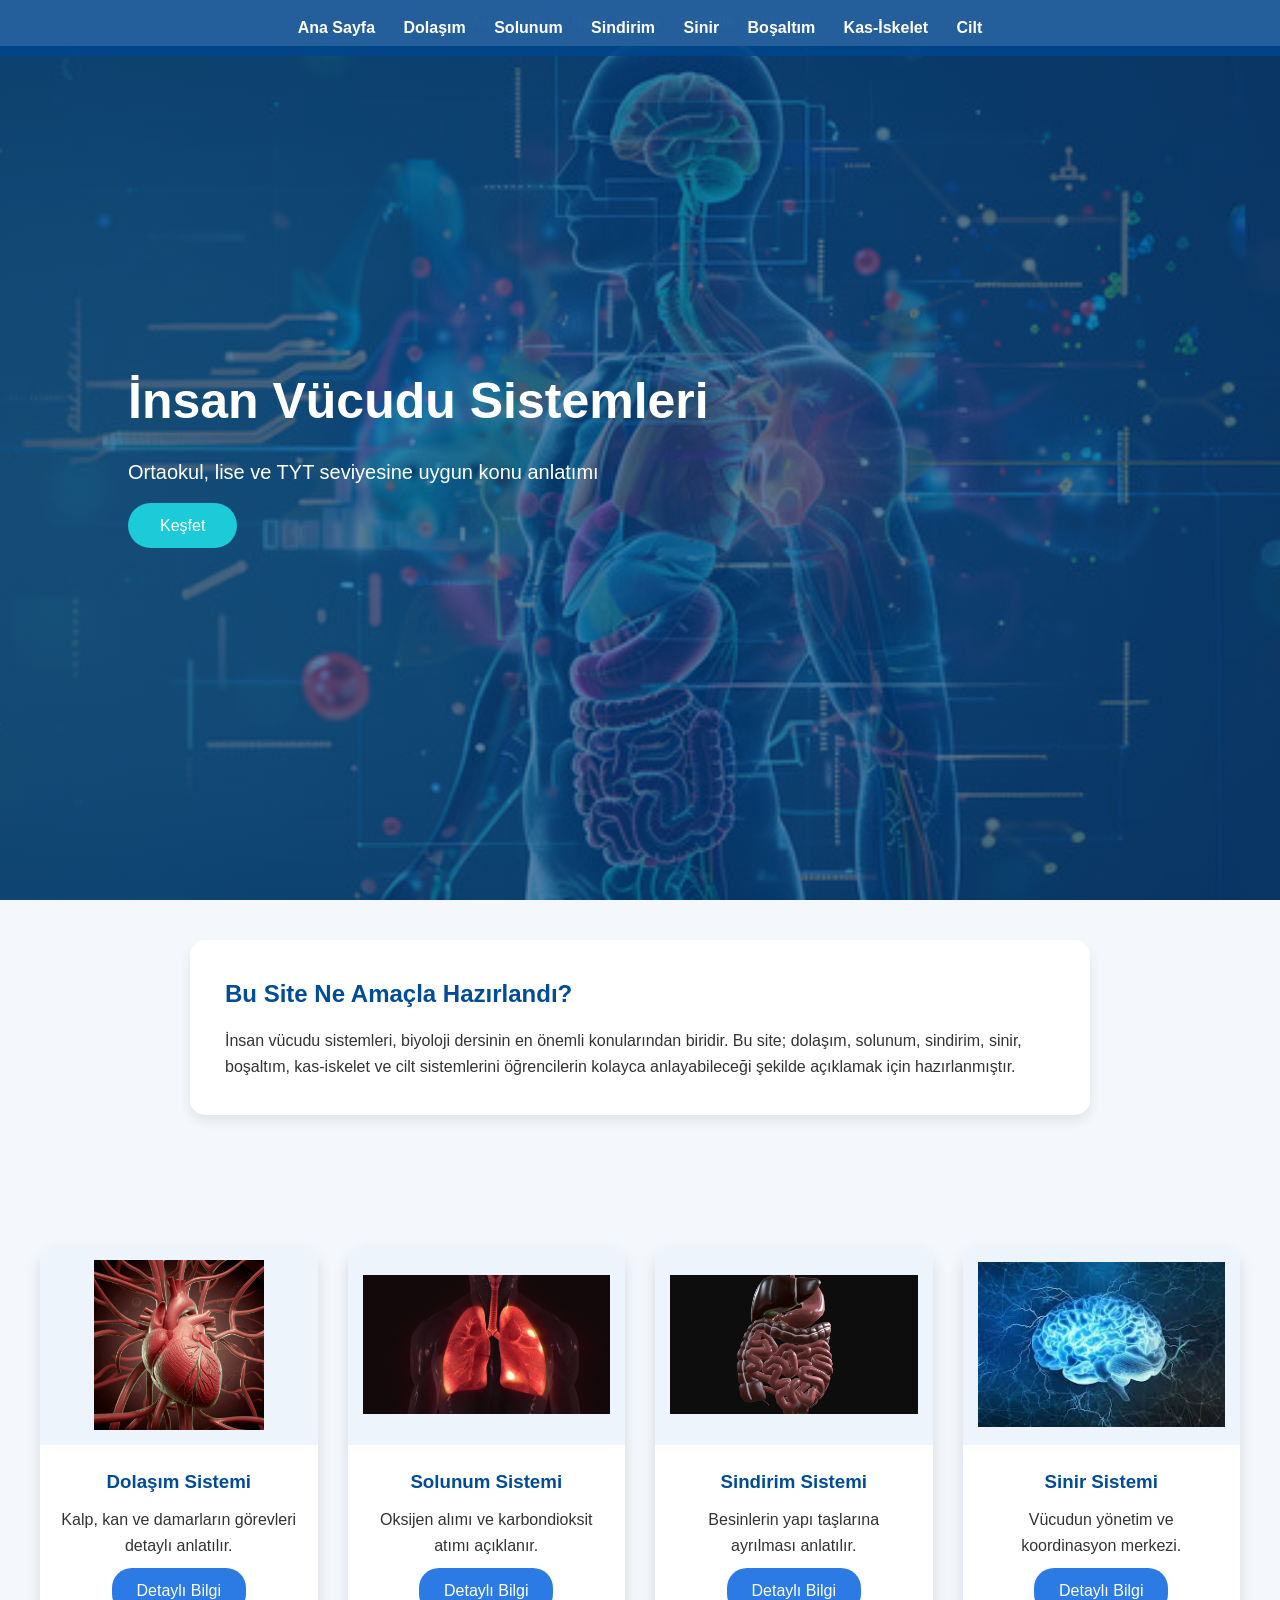
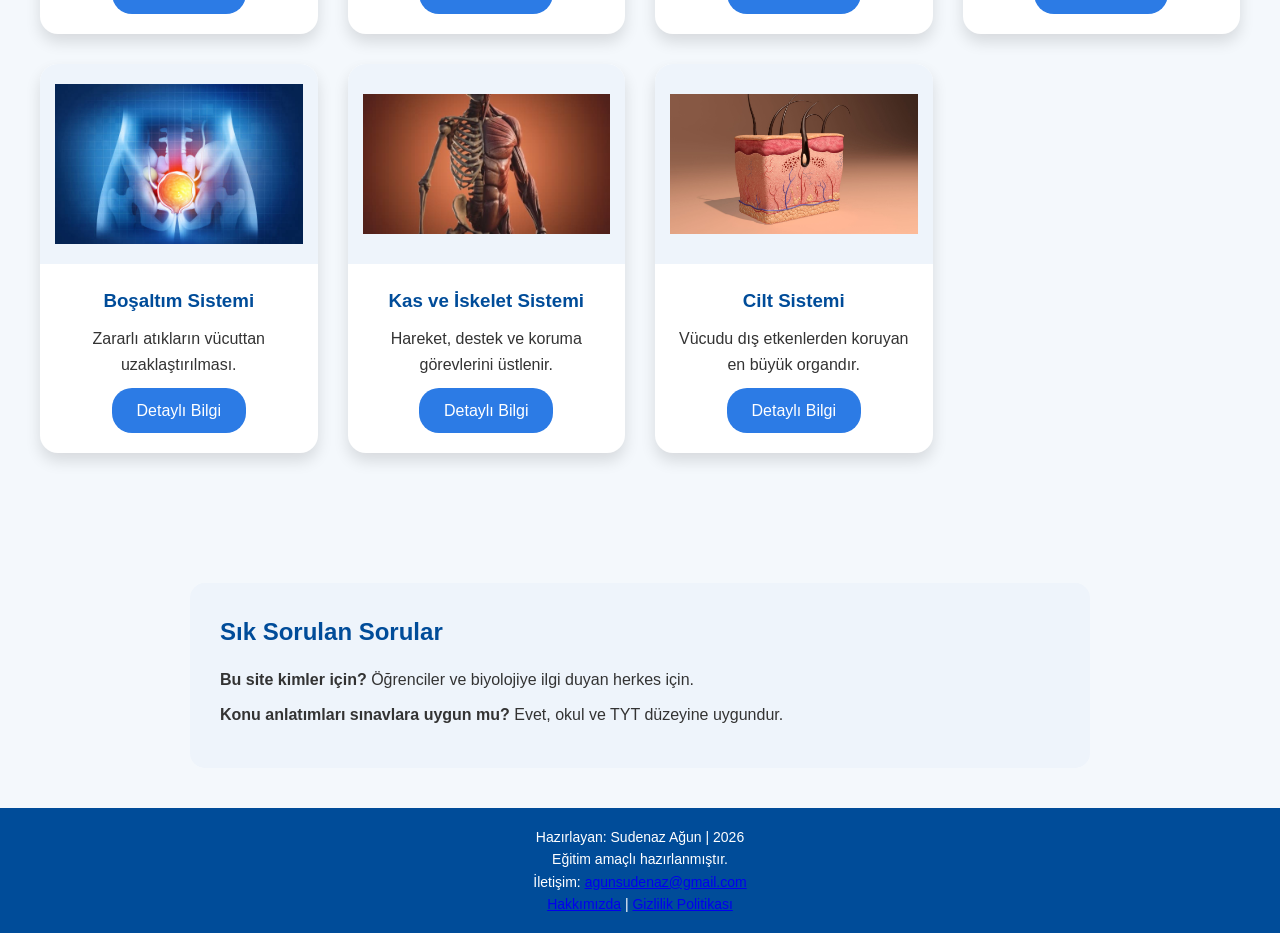
==== index.html @ 49323900 "Update index.html" ====
<!DOCTYPE html>
<html lang="tr">
<head>
    <script async src="https://pagead2.googlesyndication.com/pagead/js/adsbygoogle.js?client=ca-pub-3622058749928248"
     crossorigin="anonymous"></script>
    <meta charset="UTF-8">

    <title>İnsan Vücudu Sistemleri | Konu Anlatımı</title>

    <!-- SEO -->
    <meta name="description" content="İnsan vücudu sistemleri konu anlatımı. Dolaşım, solunum, sindirim, sinir, boşaltım, kas-iskelet ve cilt sistemleri öğrencilere uygun şekilde anlatılmıştır.">
    <meta name="keywords" content="insan vücudu sistemleri, dolaşım sistemi, solunum sistemi, sindirim sistemi, sinir sistemi, boşaltım sistemi, kas iskelet sistemi, cilt sistemi">
    <meta name="author" content="Sudenaz Ağun">

    <link rel="stylesheet" href="stil.css">
</head>
<body>

<!-- NAVBAR -->
<nav style="background:#f2f2f2; padding:10px; text-align:center;">
  <a href="index.html" style="margin:10px;">Ana Sayfa</a>
  <a href="about.html" style="margin:10px;">Hakkımızda</a>
  <a href="privacy.html" style="margin:10px;">Gizlilik Politikası</a>
</nav>
<nav>
    <a href="index.html">Ana Sayfa</a>
    <a href="dolasim.html">Dolaşım</a>
    <a href="solunum.html">Solunum</a>
    <a href="sindirim.html">Sindirim</a>
    <a href="sinir.html">Sinir</a>
    <a href="boşaltım.html">Boşaltım</a>
    <a href="kas-iskelet sistemi.html">Kas-İskelet</a>
    <a href="cilt.html">Cilt</a>
</nav>

<!-- HERO -->
<section class="hero">
    <div>
        <h1>İnsan Vücudu Sistemleri</h1>
        <p>Ortaokul, lise ve TYT seviyesine uygun konu anlatımı</p>
        <a href="#sistemler">Keşfet</a>
    </div>
</section>

<!-- TANITIM -->
<section class="tanitim">
    <h2>Bu Site Ne Amaçla Hazırlandı?</h2>
    <p>
        İnsan vücudu sistemleri, biyoloji dersinin en önemli konularından biridir.
        Bu site; dolaşım, solunum, sindirim, sinir, boşaltım, kas-iskelet ve cilt
        sistemlerini öğrencilerin kolayca anlayabileceği şekilde açıklamak için hazırlanmıştır.
    </p>
</section>

<!-- KARTLAR -->
<section class="cards" id="sistemler">

    <div class="card">
        <img src="images/dolaşım.jpg" alt="Dolaşım Sistemi">
        <h3>Dolaşım Sistemi</h3>
        <p>Kalp, kan ve damarların görevleri detaylı anlatılır.</p>
        <a href="dolasim.html">Detaylı Bilgi</a>
    </div>

    <div class="card">
        <img src="images/solunum.jpg" alt="Solunum Sistemi">
        <h3>Solunum Sistemi</h3>
        <p>Oksijen alımı ve karbondioksit atımı açıklanır.</p>
        <a href="solunum.html">Detaylı Bilgi</a>
    </div>

    <div class="card">
        <img src="images/sindirim.jpeg" alt="Sindirim Sistemi">
        <h3>Sindirim Sistemi</h3>
        <p>Besinlerin yapı taşlarına ayrılması anlatılır.</p>
        <a href="sindirim.html">Detaylı Bilgi</a>
    </div>

    <div class="card">
        <img src="images/sinir.jpg" alt="Sinir Sistemi">
        <h3>Sinir Sistemi</h3>
        <p>Vücudun yönetim ve koordinasyon merkezi.</p>
        <a href="sinir.html">Detaylı Bilgi</a>
    </div>

    <div class="card">
        <img src="images/boşaltım.jpg" alt="Boşaltım Sistemi">
        <h3>Boşaltım Sistemi</h3>
        <p>Zararlı atıkların vücuttan uzaklaştırılması.</p>
        <a href="boşaltım.html">Detaylı Bilgi</a>
    </div>

    <div class="card">
        <img src="images/kas-iskellet.jpg" alt="Kas ve İskelet Sistemi">
        <h3>Kas ve İskelet Sistemi</h3>
        <p>Hareket, destek ve koruma görevlerini üstlenir.</p>
        <a href="kas-iskelet sistemi.html">Detaylı Bilgi</a>
    </div>

    <div class="card">
        <img src="images/cillt.jpg" alt="Cilt Sistemi">
        <h3>Cilt Sistemi</h3>
        <p>Vücudu dış etkenlerden koruyan en büyük organdır.</p>
        <a href="cilt.html">Detaylı Bilgi</a>
    </div>

</section>

<!-- SSS -->
<section class="sss">
    <h2>Sık Sorulan Sorular</h2>
    <p><strong>Bu site kimler için?</strong> Öğrenciler ve biyolojiye ilgi duyan herkes için.</p>
    <p><strong>Konu anlatımları sınavlara uygun mu?</strong> Evet, okul ve TYT düzeyine uygundur.</p>
</section>

<!-- FOOTER -->
<footer>
    <p>Hazırlayan: Sudenaz Ağun | 2026</p>
    <p>Eğitim amaçlı hazırlanmıştır.</p>
    <p>İletişim: <a href="mailto:sudenazagun@gmail.com">agunsudenaz@gmail.com</a></p>
  <p>
    <a href="about.html">Hakkımızda</a> | 
    <a href="privacy.html">Gizlilik Politikası</a>
  </p>
</footer>

</body>
</html>
---- stil.css ----
* { 
    margin: 0;
    padding: 0;
    box-sizing: border-box;
    font-family: Arial, Helvetica, sans-serif;
}

body {
    background-color: #f4f8fc;
    color: #333;
    line-height: 1.6;
}

/* NAVBAR */
nav {
    position: fixed;
    top: 0;
    width: 100%;
    background-color: rgba(0, 70, 140, 0.85);
    padding: 15px;
    text-align: center;
    z-index: 1000;
}

nav a {
    color: white;
    margin: 0 12px;
    text-decoration: none;
    font-weight: bold;
    transition: 0.3s;
}

nav a:hover {
    color: #1ccad8;
}

/* HERO */
.hero {
    height: 100vh;
    background:
        linear-gradient(rgba(0, 60, 120, 0.65), rgba(0, 60, 120, 0.65)),
        url("images/hero.jpg") center/cover no-repeat;

    display: flex;
    align-items: center;
    justify-content: flex-start;
    padding-left: 10%;
    color: white;
}

.hero h1 {
    font-size: 50px;
}

.hero p {
    font-size: 20px;
    margin: 15px 0 25px;
}

.hero a {
    background-color: #1ccad8;
    padding: 14px 32px;
    color: white;
    text-decoration: none;
    border-radius: 30px;
    transition: 0.3s;
}

.hero a:hover {
    background-color: #17b0bd;
}

/* TANITIM */
.tanitim {
    max-width: 900px;
    margin: 40px auto;
    background-color: white;
    padding: 35px;
    border-radius: 15px;
    box-shadow: 0 6px 12px rgba(0,0,0,0.08);
}

.tanitim h2 {
    color: #004c99;
    margin-bottom: 15px;
}

/* KARTLAR */
.cards {
    padding: 90px 40px;
    display: grid;
    grid-template-columns: repeat(auto-fit, minmax(260px, 1fr));
    gap: 30px;
}

.card {
    background-color: white;
    border-radius: 18px;
    overflow: hidden;
    text-align: center;
    box-shadow: 0 8px 15px rgba(0,0,0,0.12);
    transition: 0.3s;
}

.card:hover {
    transform: translateY(-8px);
}

.card img {
    width: 100%;
    height: 200px;
    object-fit: contain;
    background-color: #eef4fb;
    padding: 15px;
}

.card h3 {
    margin-top: 15px;
    color: #004c99;
}

.card p {
    padding: 10px 20px;
}

.card a {
    display: inline-block;
    margin-bottom: 20px;
    padding: 10px 25px;
    background-color: #2c7be5;
    color: white;
    text-decoration: none;
    border-radius: 20px;
    transition: 0.3s;
}

.card a:hover {
    background-color: #1f5fbf;
}

/* İÇ SAYFALAR */
.content {
    max-width: 900px;
    margin: 120px auto 40px;
    background-color: white;
    padding: 30px;
    border-radius: 15px;
}

.content h1, 
.content h2,
.content h3 {
    color: #004c99;
    margin-bottom: 15px;
}

.content ul {
    margin-left: 20px;
}

.content li {
    margin-bottom: 6px;
}

.content img {
    width: 100%;
    max-height: 300px;
    object-fit: contain;
    background-color: #eef4fb;
    padding: 15px;
    margin: 20px 0;
}

.content a {
    display: inline-block;
    margin-top: 25px;
    color: #2c7be5;
    text-decoration: none;
    font-weight: bold;
}

/* REKLAM ALANI (AdSense için hazır) */
.reklam {
    max-width: 900px;
    margin: 30px auto;
    padding: 25px;
    background-color: #eef4fb;
    border: 2px dashed #2c7be5;
    text-align: center;
    color: #555;
    border-radius: 12px;
    font-size: 14px;
}

/* SSS */
.sss {
    max-width: 900px;
    margin: 40px auto;
    background-color: #eef4fb;
    padding: 30px;
    border-radius: 15px;
}

.sss h2 {
    color: #004c99;
    margin-bottom: 15px;
}

.sss p {
    margin-bottom: 10px;
}

/* FOOTER */
footer {
    background-color: #004c99;
    color: white;
    text-align: center;
    padding: 18px;
    margin-top: 40px;
    font-size: 14px;
}

/* MOBİL */
@media (max-width: 768px) {
    .hero {
        justify-content: center;
        padding-left: 20px;
        text-align: center;
    }

    .hero h1 {
        font-size: 36px;
    }
}
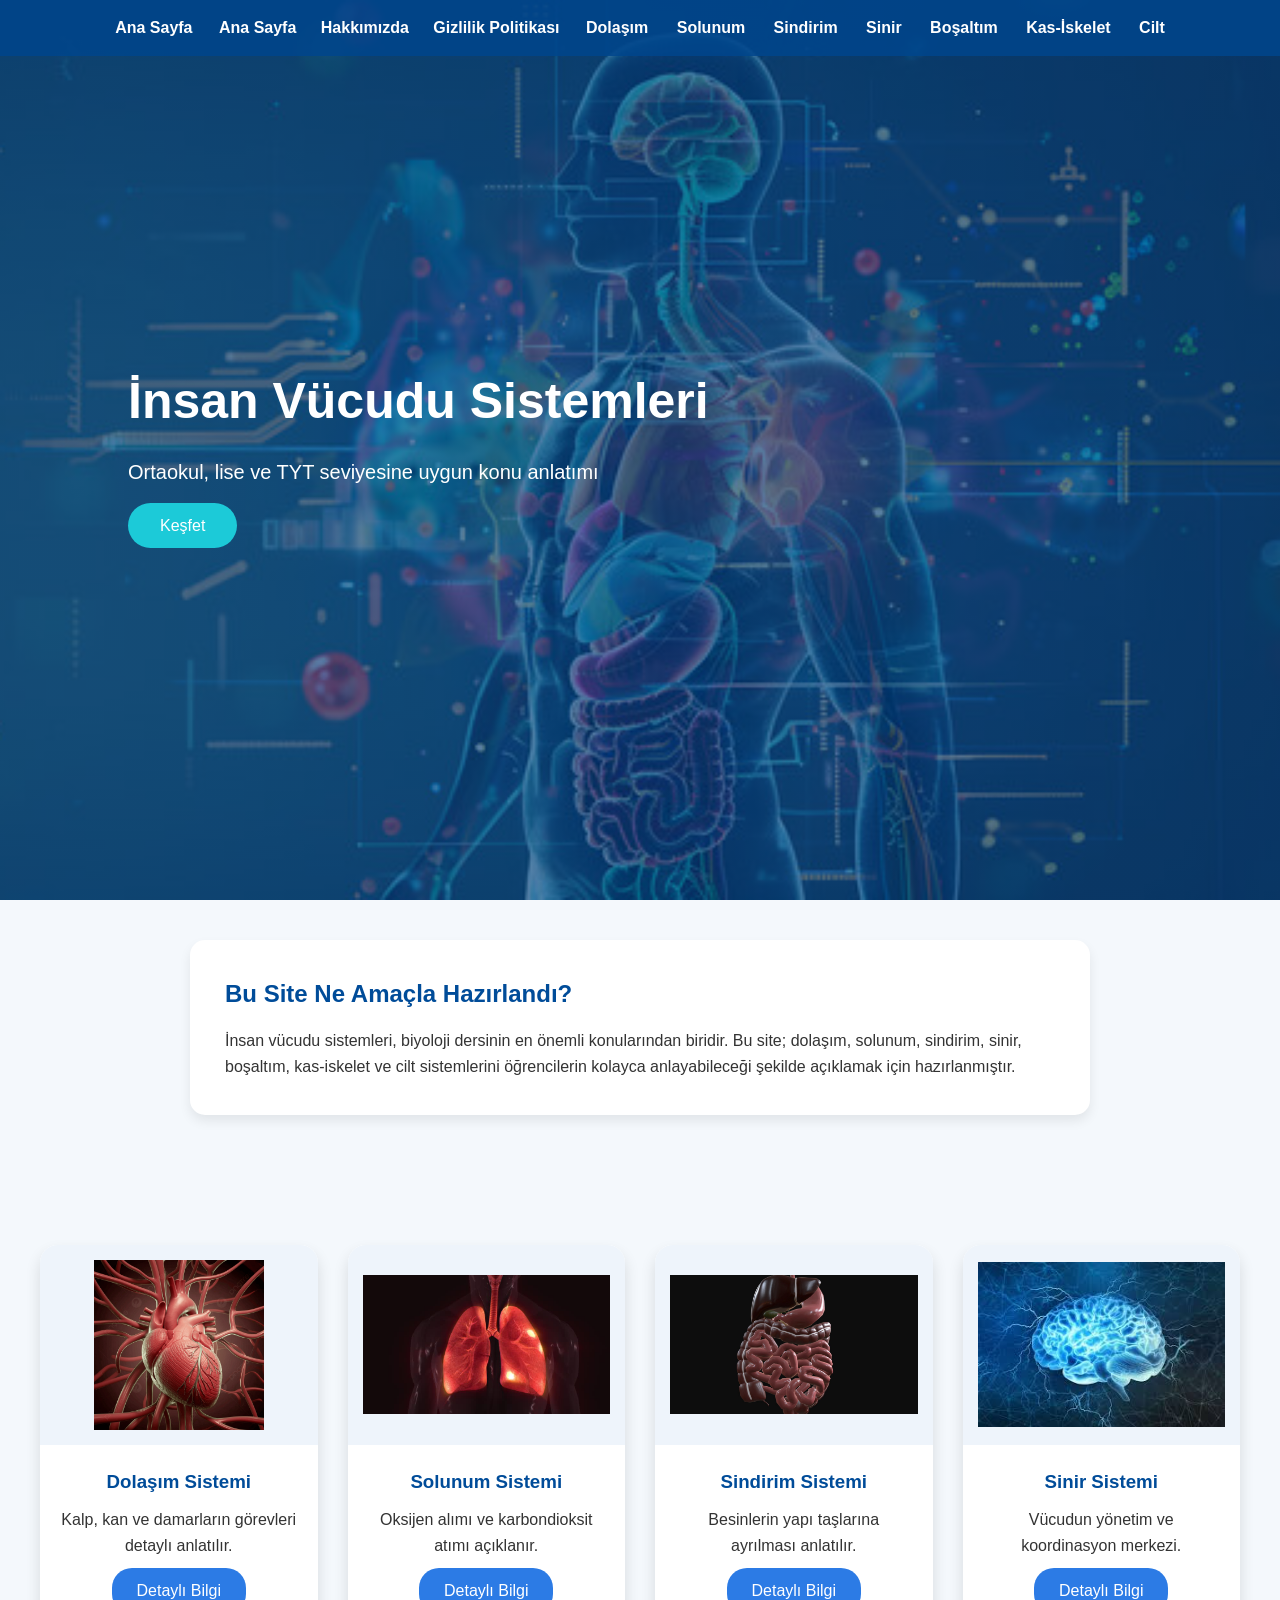
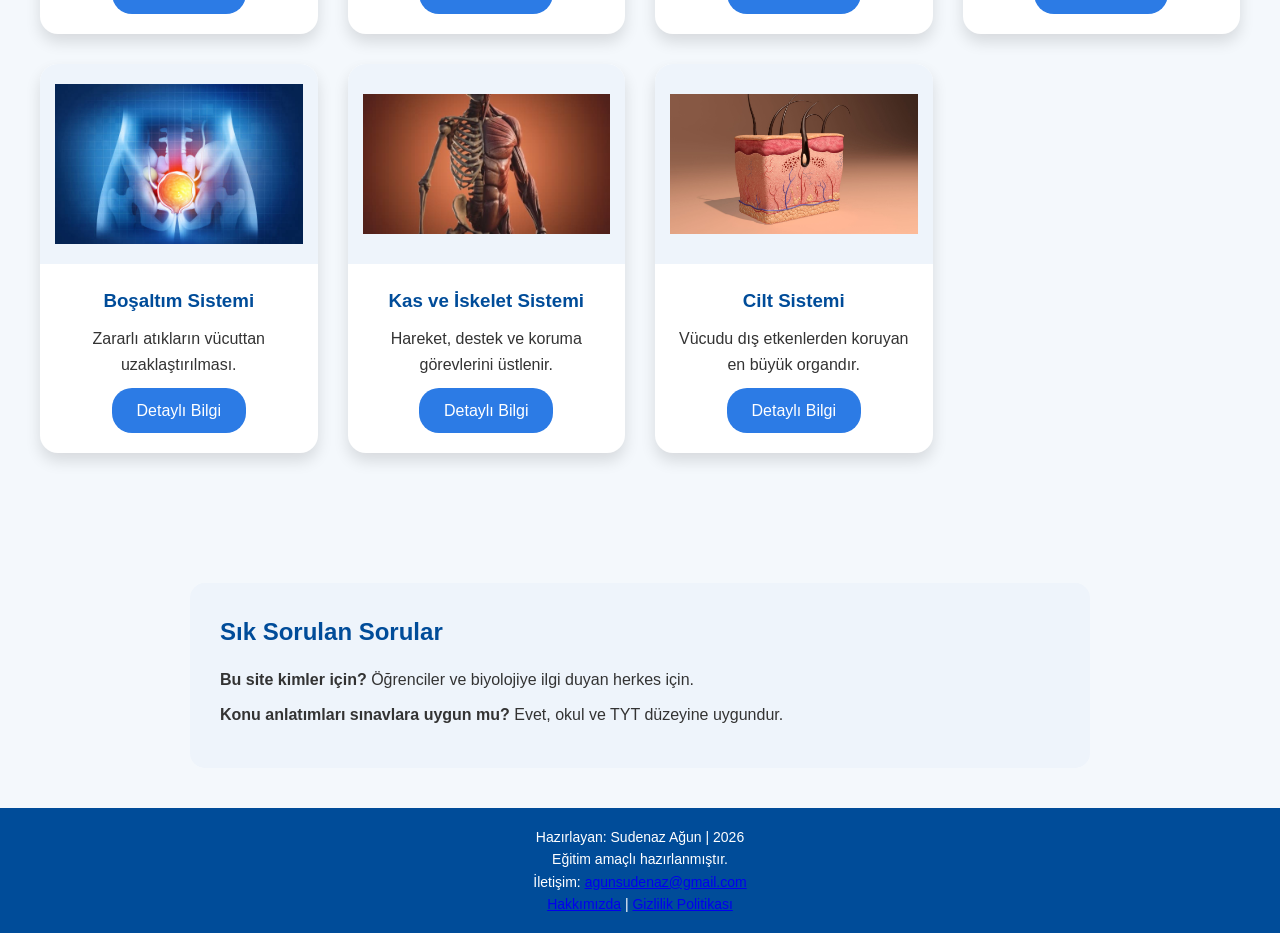
==== commit 882fd0eb: "Update index.html" ====
--- a/index.html
+++ b/index.html
@@ -17,13 +17,11 @@
 <body>
 
 <!-- NAVBAR -->
-<nav style="background:#f2f2f2; padding:10px; text-align:center;">
-  <a href="index.html" style="margin:10px;">Ana Sayfa</a>
-  <a href="about.html" style="margin:10px;">Hakkımızda</a>
-  <a href="privacy.html" style="margin:10px;">Gizlilik Politikası</a>
-</nav>
 <nav>
     <a href="index.html">Ana Sayfa</a>
+    <a href="index.html" style="margin:10px;">Ana Sayfa</a>
+    <a href="about.html" style="margin:10px;">Hakkımızda</a>
+    <a href="privacy.html" style="margin:10px;">Gizlilik Politikası</a>
     <a href="dolasim.html">Dolaşım</a>
     <a href="solunum.html">Solunum</a>
     <a href="sindirim.html">Sindirim</a>
@@ -130,3 +128,4 @@
 
 
 
+
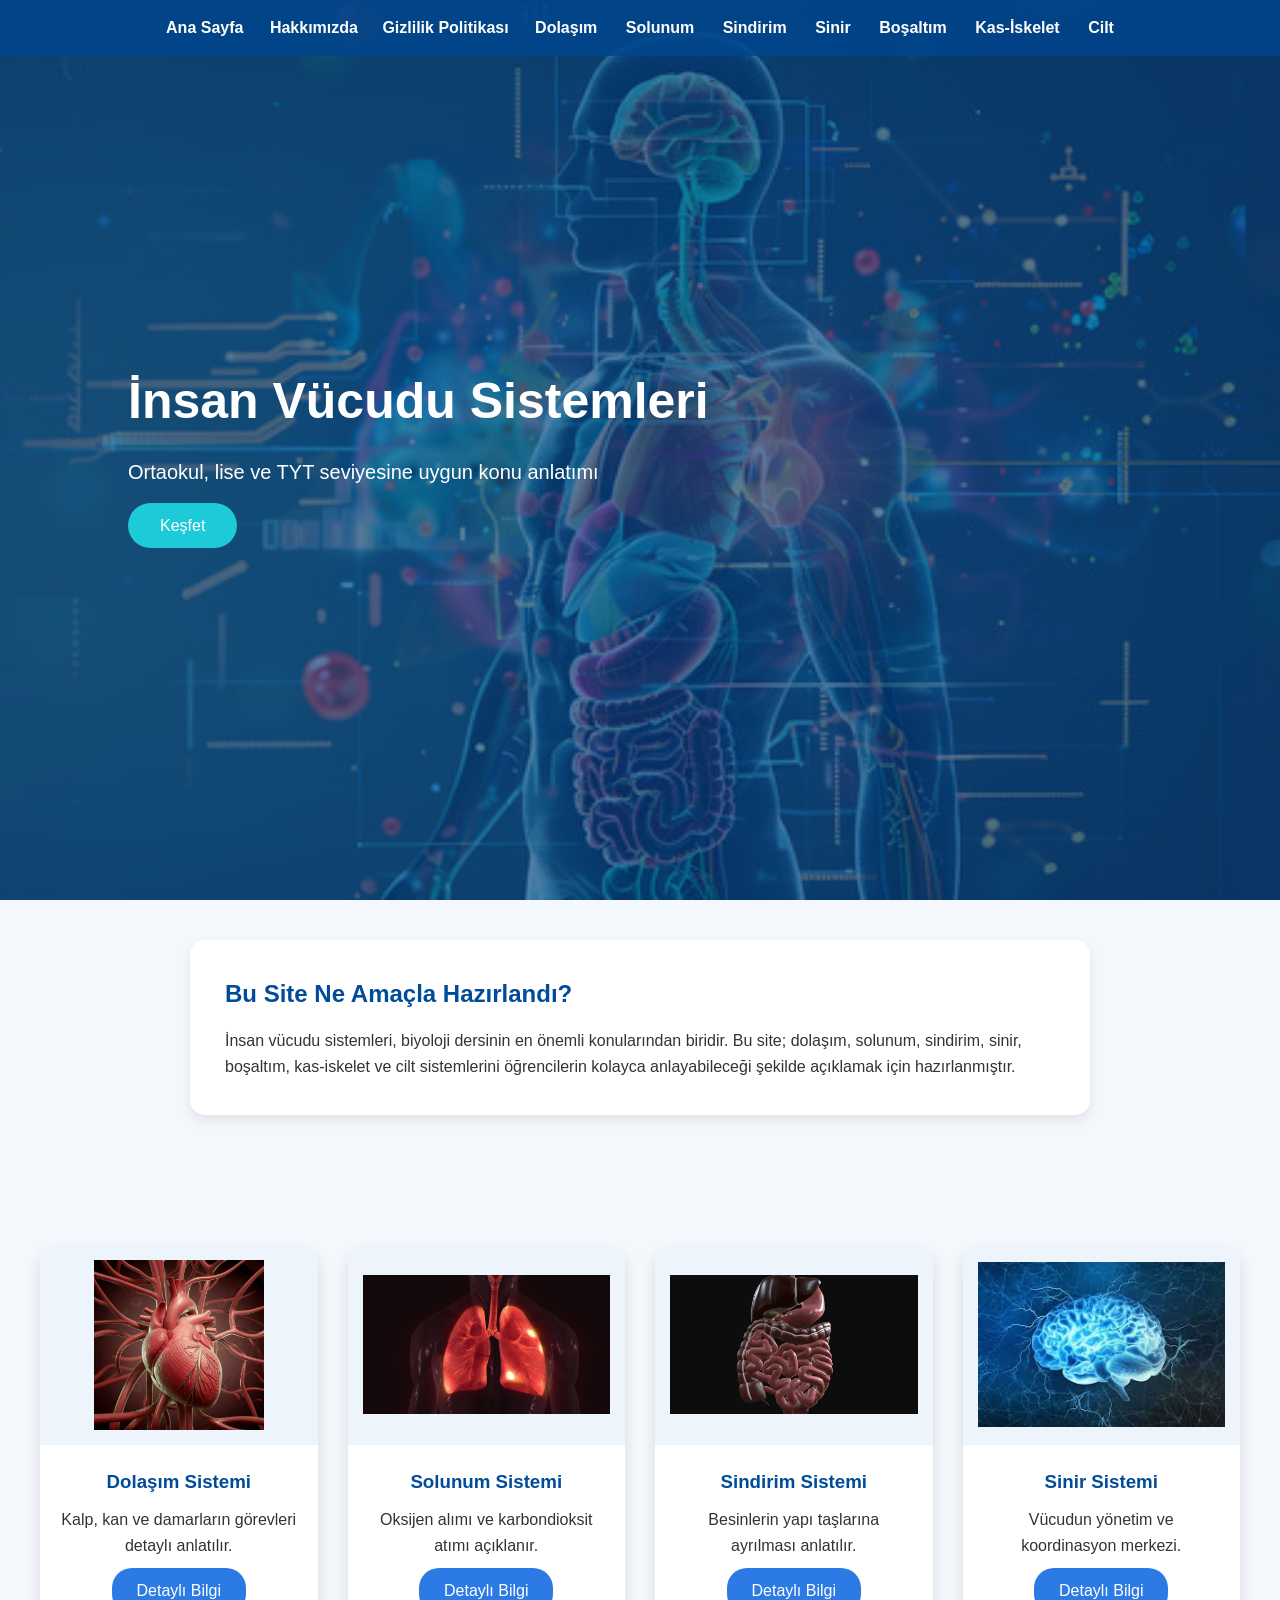
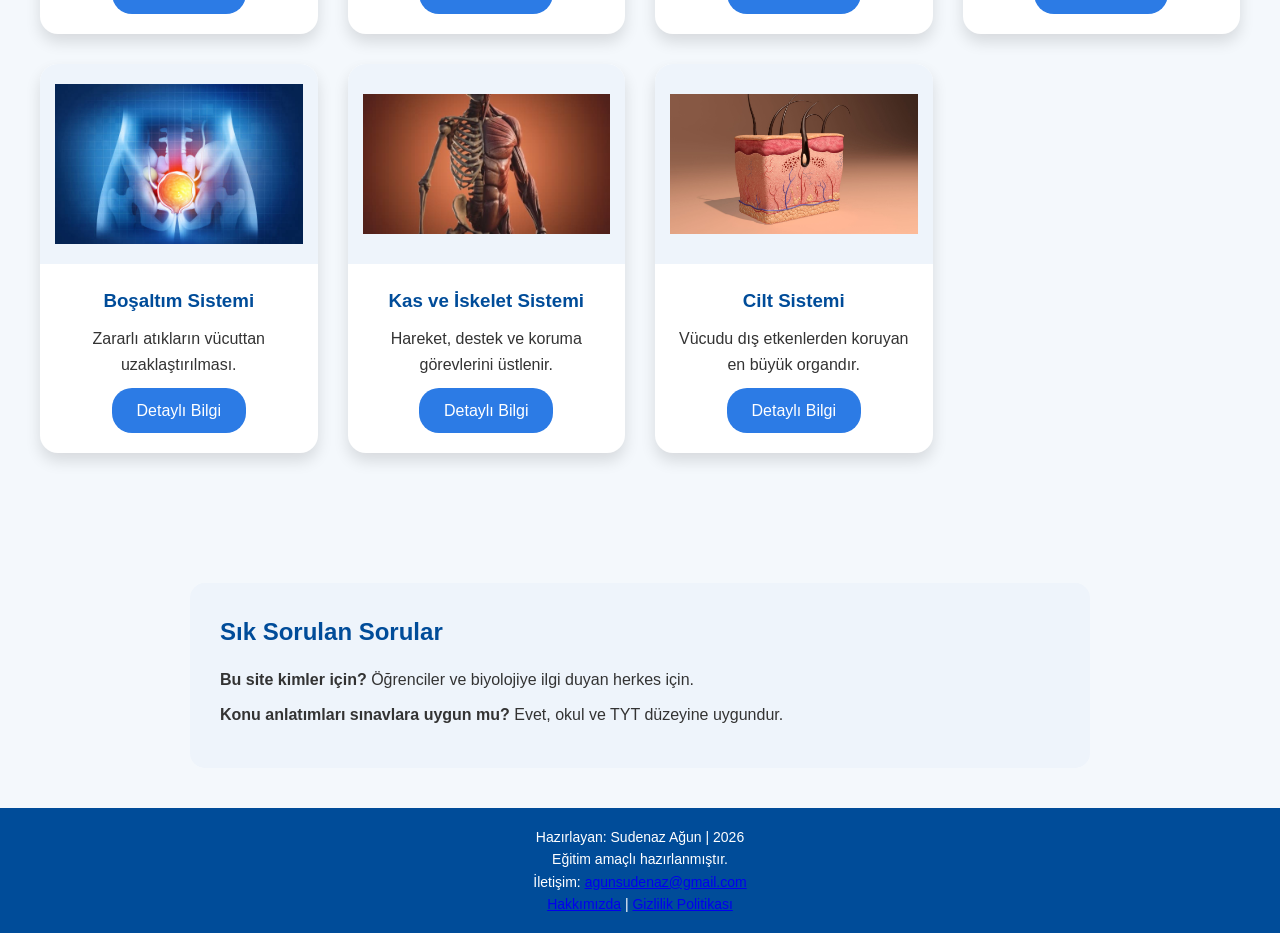
==== commit b48d0882: "Update index.html" ====
--- a/index.html
+++ b/index.html
@@ -19,7 +19,6 @@
 <!-- NAVBAR -->
 <nav>
     <a href="index.html">Ana Sayfa</a>
-    <a href="index.html" style="margin:10px;">Ana Sayfa</a>
     <a href="about.html" style="margin:10px;">Hakkımızda</a>
     <a href="privacy.html" style="margin:10px;">Gizlilik Politikası</a>
     <a href="dolasim.html">Dolaşım</a>
@@ -129,3 +128,4 @@
 
 
 
+
--- a/stil.css
+++ b/stil.css
@@ -232,3 +232,22 @@
         font-size: 36px;
     }
 }
+.menu {
+  background-color: #222;
+  padding: 15px;
+  text-align: center;
+}
+
+.menu a {
+  color: white;
+  margin: 0 15px;
+  text-decoration: none;
+  font-weight: bold;
+  font-size: 16px;
+}
+
+.menu a:hover {
+  text-decoration: underline;
+}
+
+
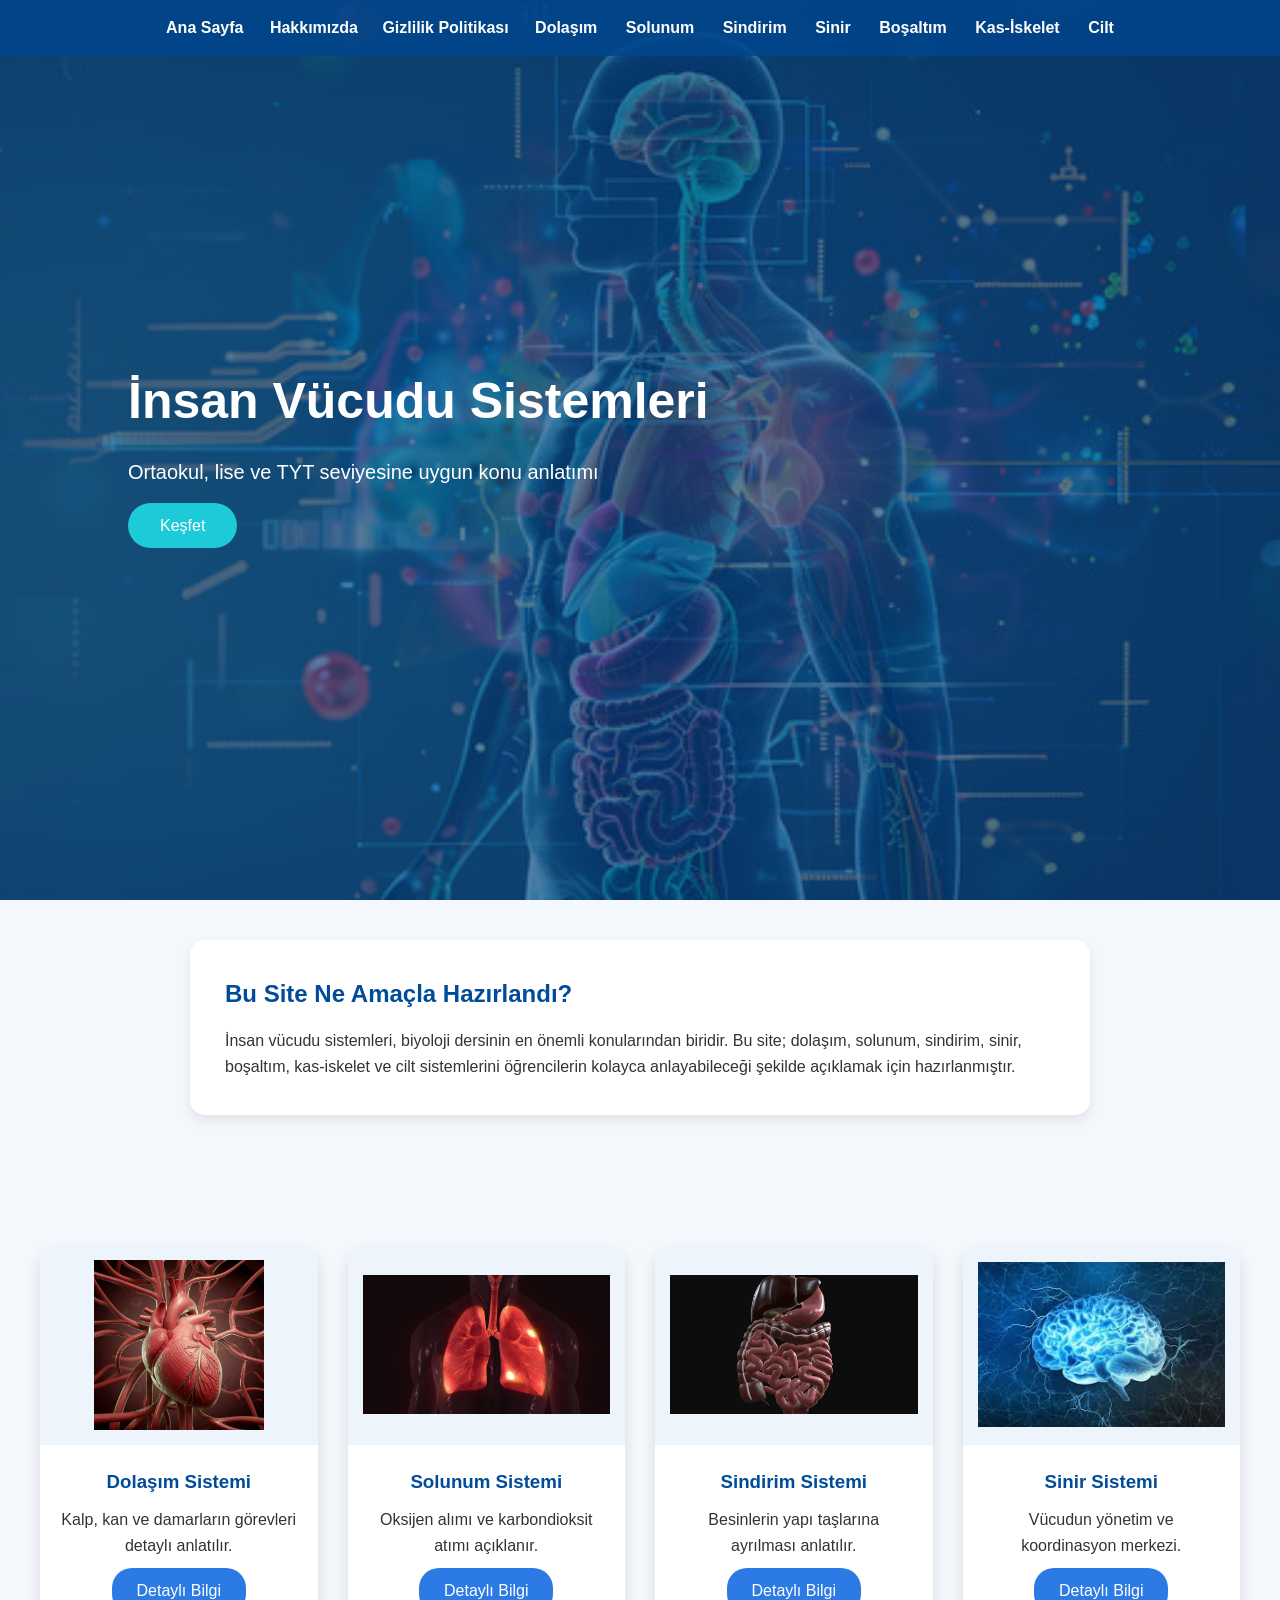
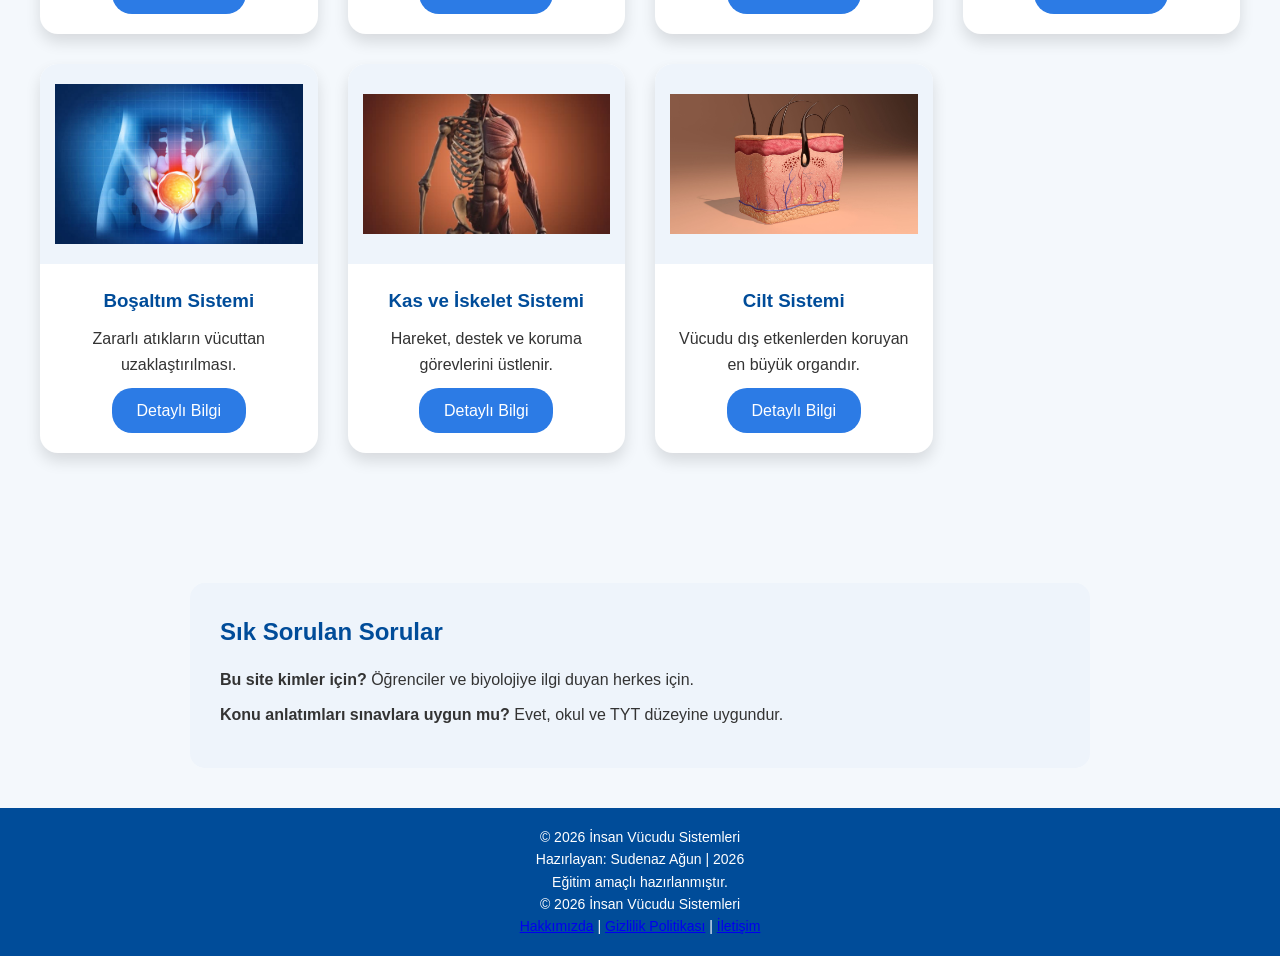
==== commit 7d60e7f7: "Update index.html" ====
--- a/index.html
+++ b/index.html
@@ -112,15 +112,16 @@
 
 <!-- FOOTER -->
 <footer>
+    <p>© 2026 İnsan Vücudu Sistemleri</p>
     <p>Hazırlayan: Sudenaz Ağun | 2026</p>
     <p>Eğitim amaçlı hazırlanmıştır.</p>
-    <p>İletişim: <a href="mailto:sudenazagun@gmail.com">agunsudenaz@gmail.com</a></p>
-  <p>
-    <a href="about.html">Hakkımızda</a> | 
-    <a href="privacy.html">Gizlilik Politikası</a>
+    <p>© 2026 İnsan Vücudu Sistemleri</p>
+    <p>
+    <a href="about.html">Hakkımızda</a> |
+    <a href="privacy.html">Gizlilik Politikası</a> |
+    <a href="mailto:agunsudenaz@gmail.com">İletişim</a>
   </p>
 </footer>
-
 </body>
 </html>
 
@@ -129,3 +130,4 @@
 
 
 
+
--- a/stil.css
+++ b/stil.css
@@ -232,22 +232,52 @@
         font-size: 36px;
     }
 }
-.menu {
-  background-color: #222;
-  padding: 15px;
-  text-align: center;
-}
-
-.menu a {
-  color: white;
-  margin: 0 15px;
-  text-decoration: none;
-  font-weight: bold;
-  font-size: 16px;
-}
-
-.menu a:hover {
-  text-decoration: underline;
-}
-
-
+
+/* ============================= */
+/* HAKKIMIZDA & GİZLİLİK EK STİL */
+/* ============================= */
+
+.content h1 {
+    text-align: center;
+    margin-bottom: 25px;
+}
+
+.content h2 {
+    margin-top: 30px;
+}
+
+.content p {
+    margin-bottom: 15px;
+    text-align: justify;
+}
+
+/* E-POSTA */
+.content a[href^="mailto"] {
+    color: #004c99;
+    font-weight: bold;
+    background-color: #eef4fb;
+    padding: 8px 12px;
+    border-radius: 8px;
+    display: inline-block;
+    margin-top: 10px;
+}
+
+.content a[href^="mailto"]:hover {
+    background-color: #dbe8f7;
+}
+
+/* ANA SAYFAYA DÖN BUTONU */
+.content > a:last-child {
+    display: inline-block;
+    margin-top: 35px;
+    padding: 10px 22px;
+    background-color: #2c7be5;
+    color: white;
+    border-radius: 20px;
+    transition: 0.3s;
+}
+
+.content > a:last-child:hover {
+    background-color: #1f5fbf;
+}
+
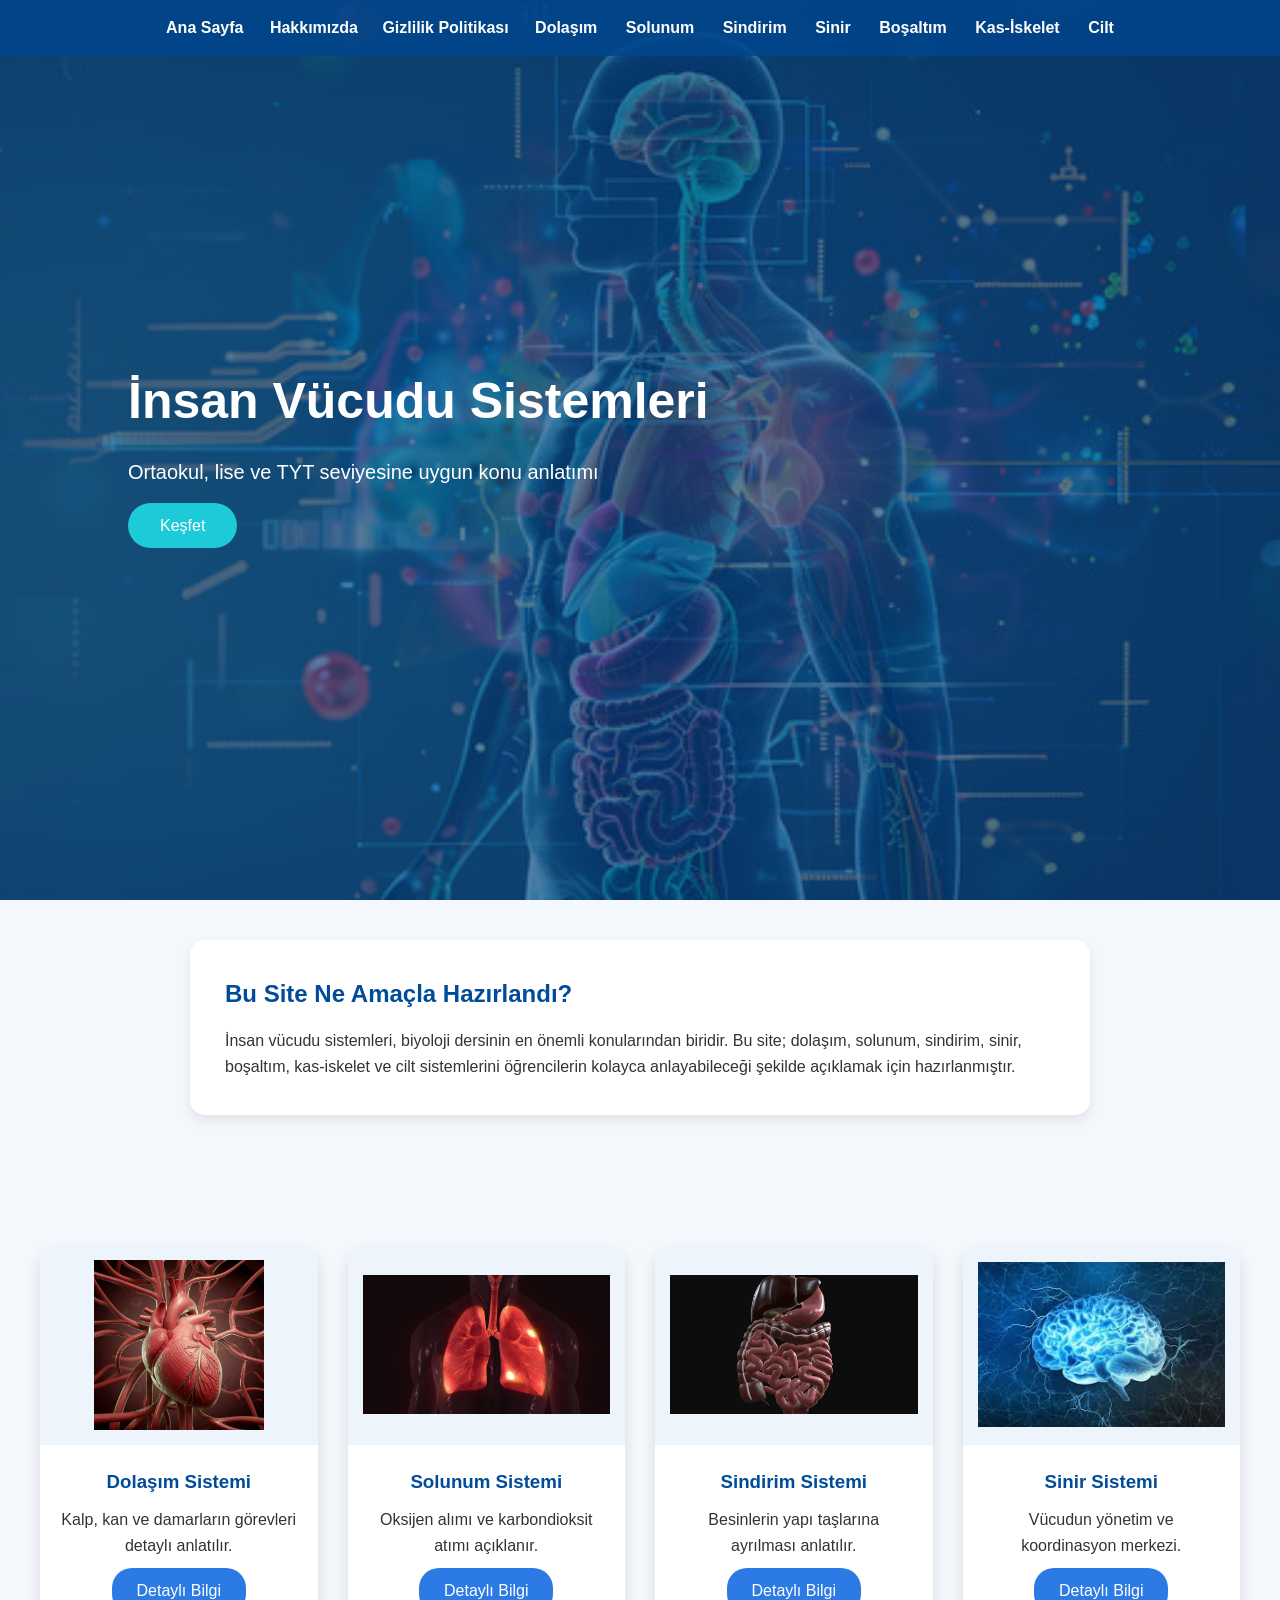
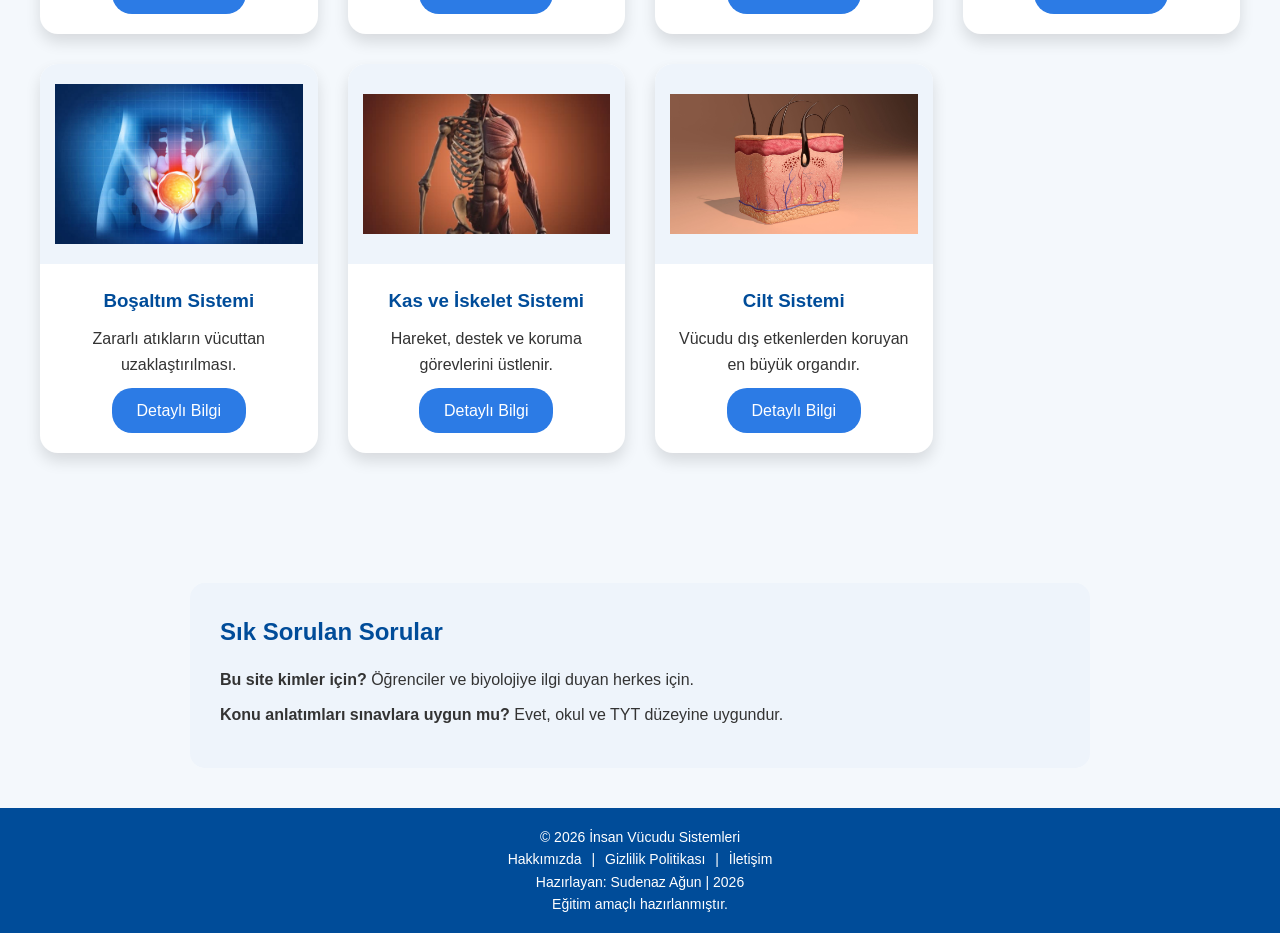
==== commit 21431730: "Update index.html" ====
--- a/index.html
+++ b/index.html
@@ -113,14 +113,13 @@
 <!-- FOOTER -->
 <footer>
     <p>© 2026 İnsan Vücudu Sistemleri</p>
-    <p>Hazırlayan: Sudenaz Ağun | 2026</p>
-    <p>Eğitim amaçlı hazırlanmıştır.</p>
-    <p>© 2026 İnsan Vücudu Sistemleri</p>
-    <p>
+  <p>
     <a href="about.html">Hakkımızda</a> |
     <a href="privacy.html">Gizlilik Politikası</a> |
     <a href="mailto:agunsudenaz@gmail.com">İletişim</a>
   </p>
+    <p>Hazırlayan: Sudenaz Ağun | 2026</p>
+    <p>Eğitim amaçlı hazırlanmıştır.</p>
 </footer>
 </body>
 </html>
@@ -131,3 +130,4 @@
 
 
 
+
--- a/stil.css
+++ b/stil.css
@@ -280,4 +280,15 @@
 .content > a:last-child:hover {
     background-color: #1f5fbf;
 }
-
+footer a {
+    color: white;
+    text-decoration: none;
+    margin: 0 6px;
+}
+
+footer a:hover {
+    text-decoration: underline;
+}
+
+
+
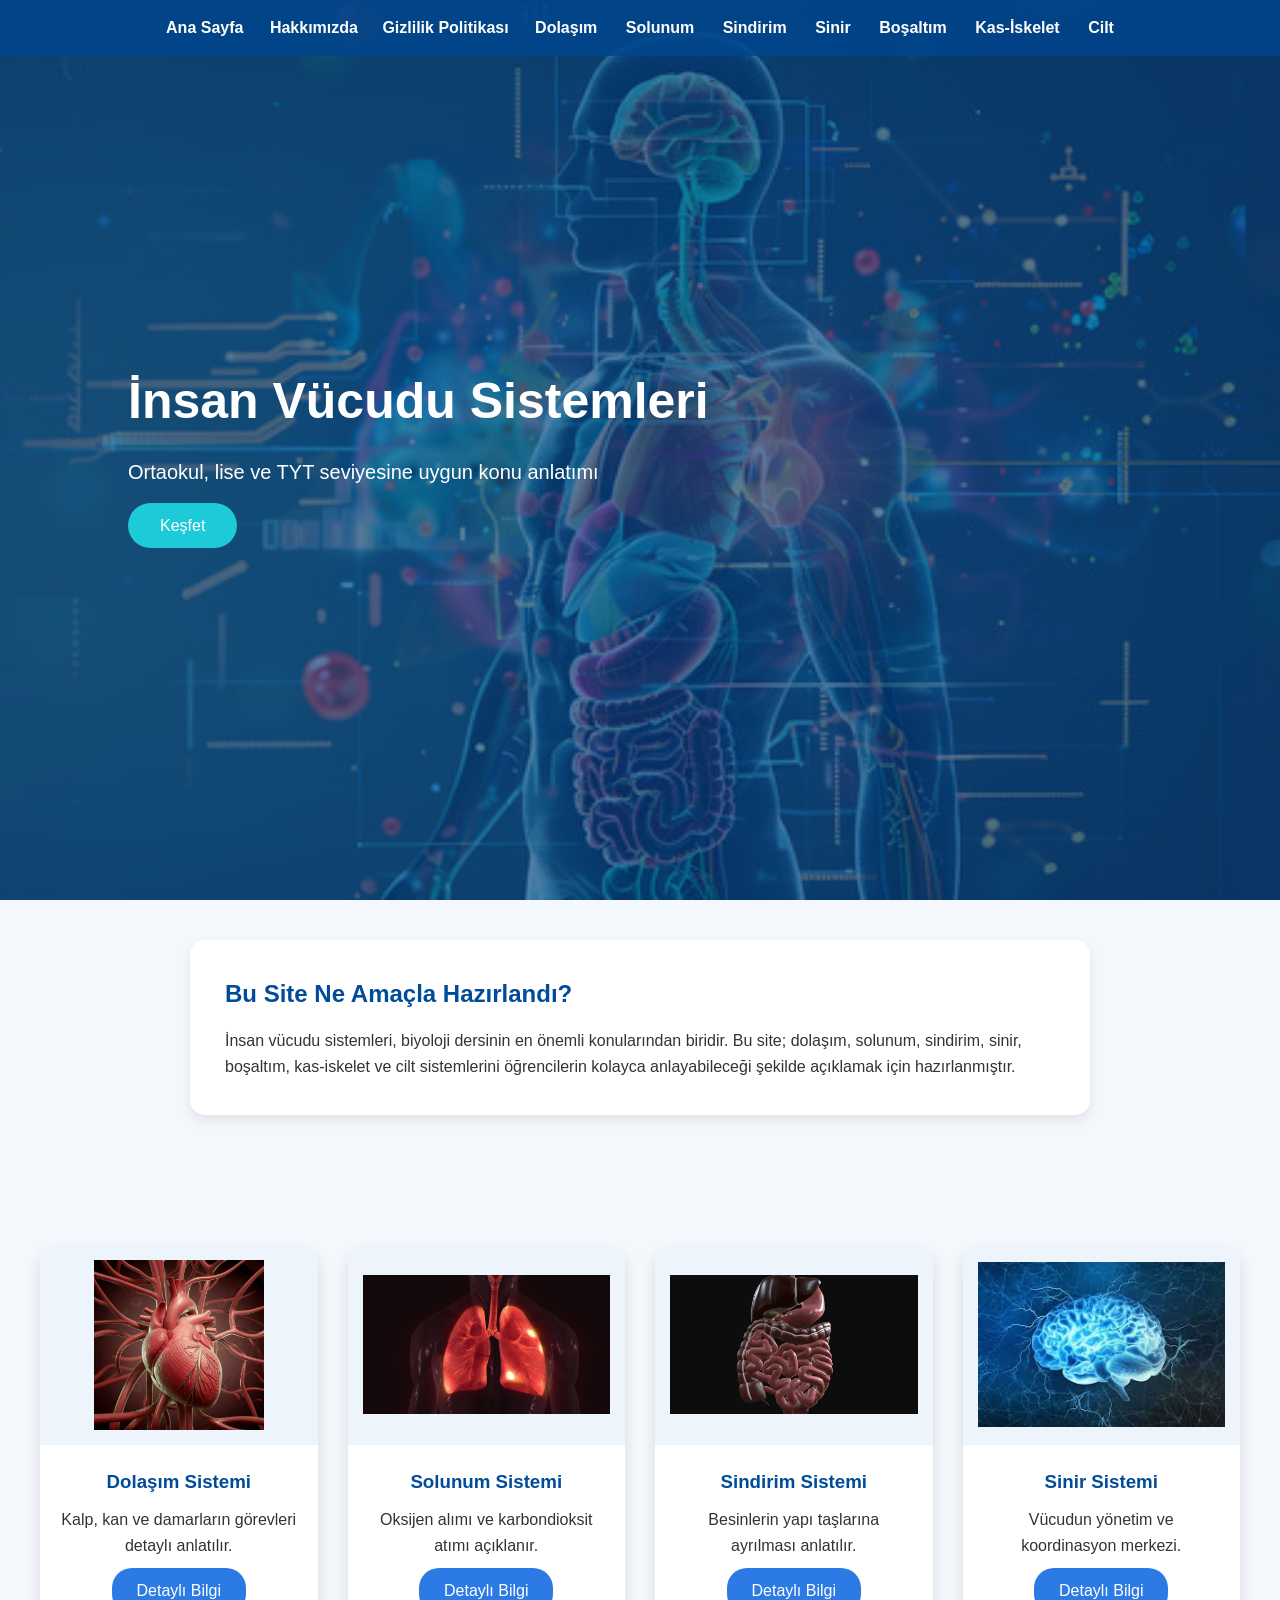
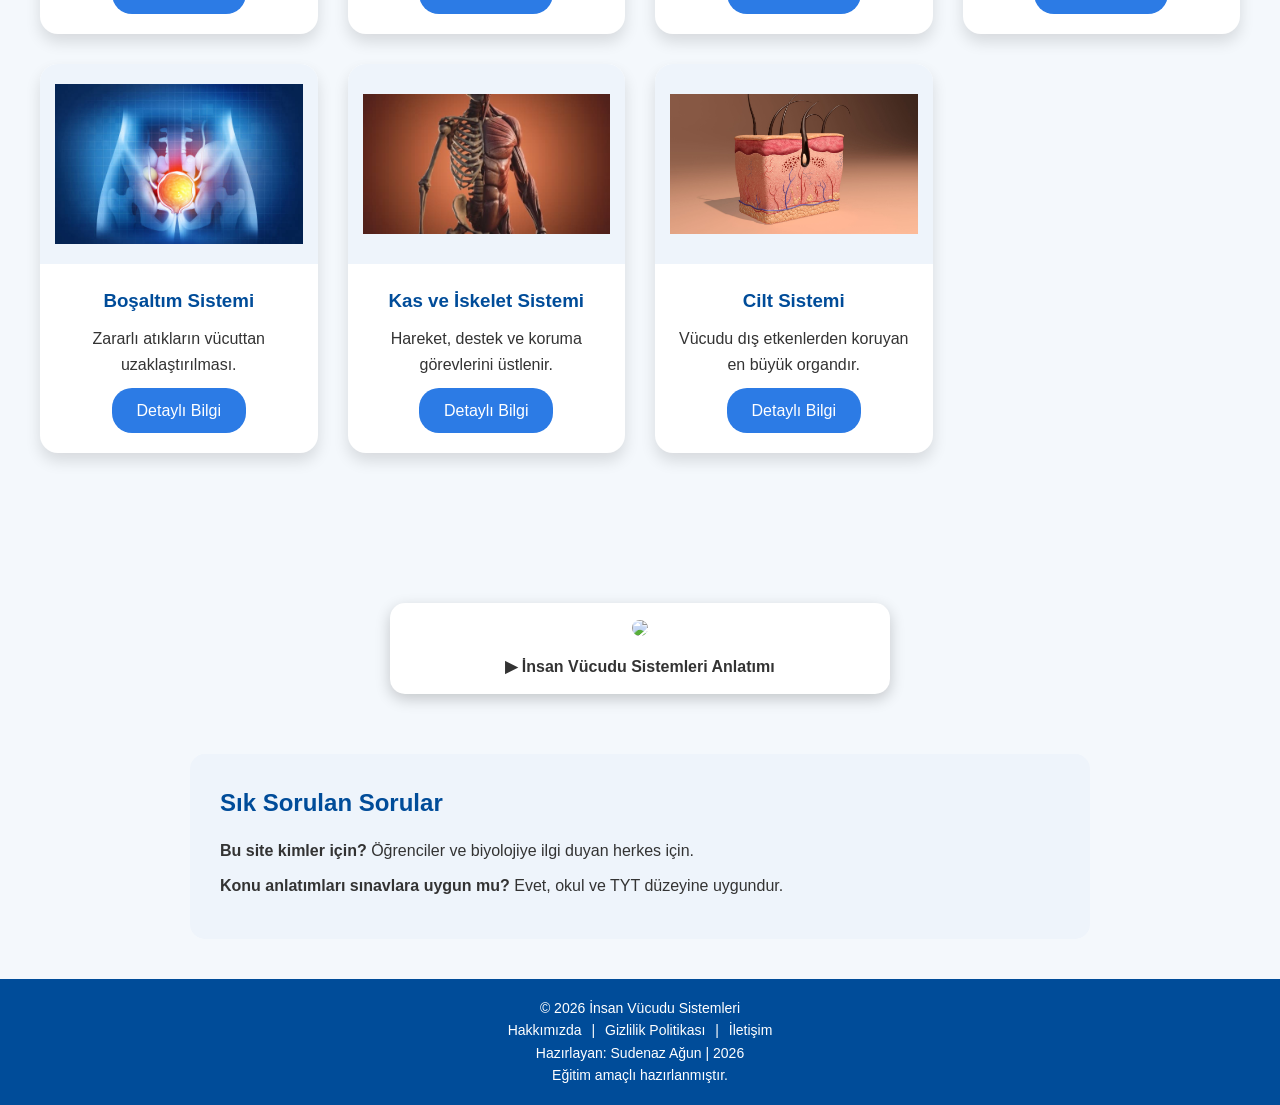
==== commit f57a6ff0: "Update index.html" ====
--- a/index.html
+++ b/index.html
@@ -102,7 +102,31 @@
     </div>
 
 </section>
+<div style="text-align:center; margin:60px auto; max-width:500px;">
 
+<a href="https://www.youtube.com/watch?v=q3zCnpALLZU" target="_blank"
+style="text-decoration:none;">
+
+<div style="
+background:white;
+padding:15px;
+border-radius:15px;
+box-shadow:0 5px 15px rgba(0,0,0,0.2);
+transition:0.3s;
+">
+
+<img src="https://img.youtube.com/vi/q3zCnpALLZU/mqdefault.jpg"
+style="width:100%; border-radius:10px;">
+
+<p style="font-weight:bold; color:#333; margin-top:10px;">
+▶ İnsan Vücudu Sistemleri Anlatımı
+</p>
+
+</div>
+</a>
+
+</div>
+</section>
 <!-- SSS -->
 <section class="sss">
     <h2>Sık Sorulan Sorular</h2>
@@ -131,3 +155,4 @@
 
 
 
+
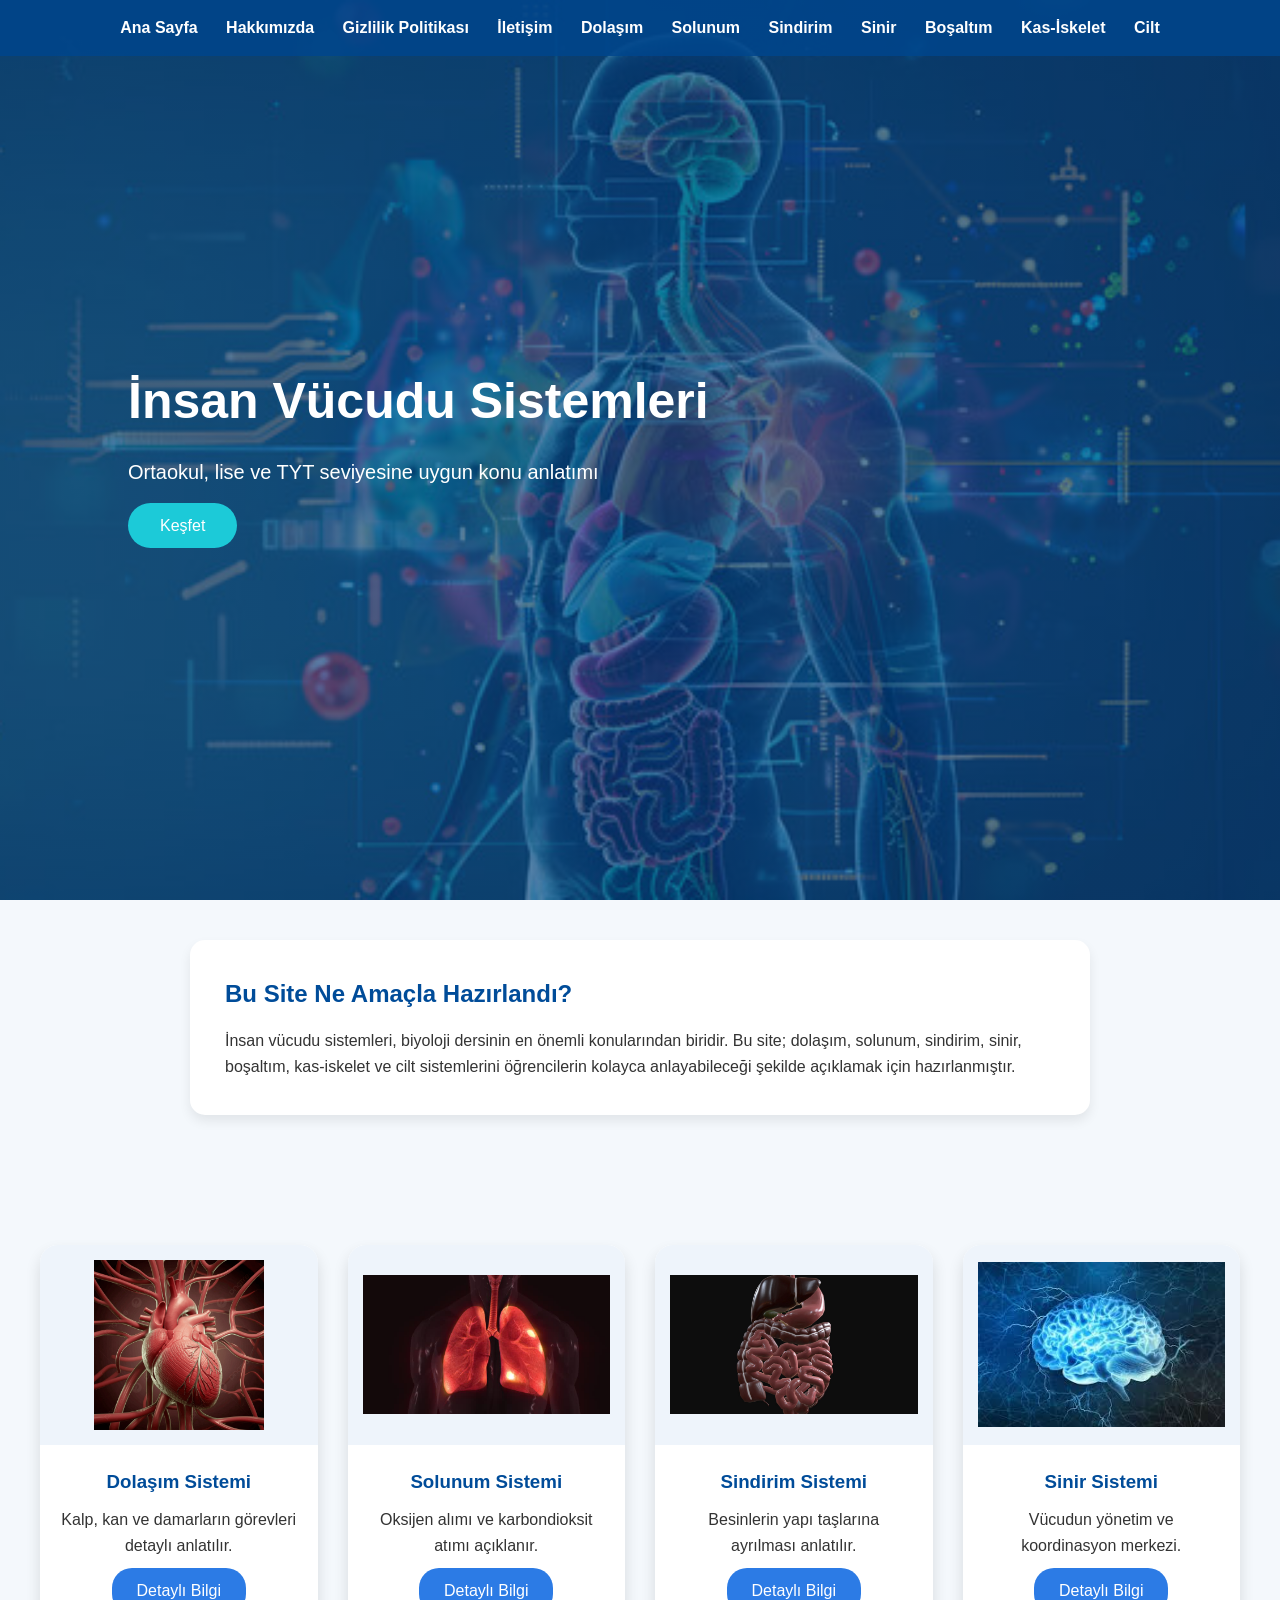
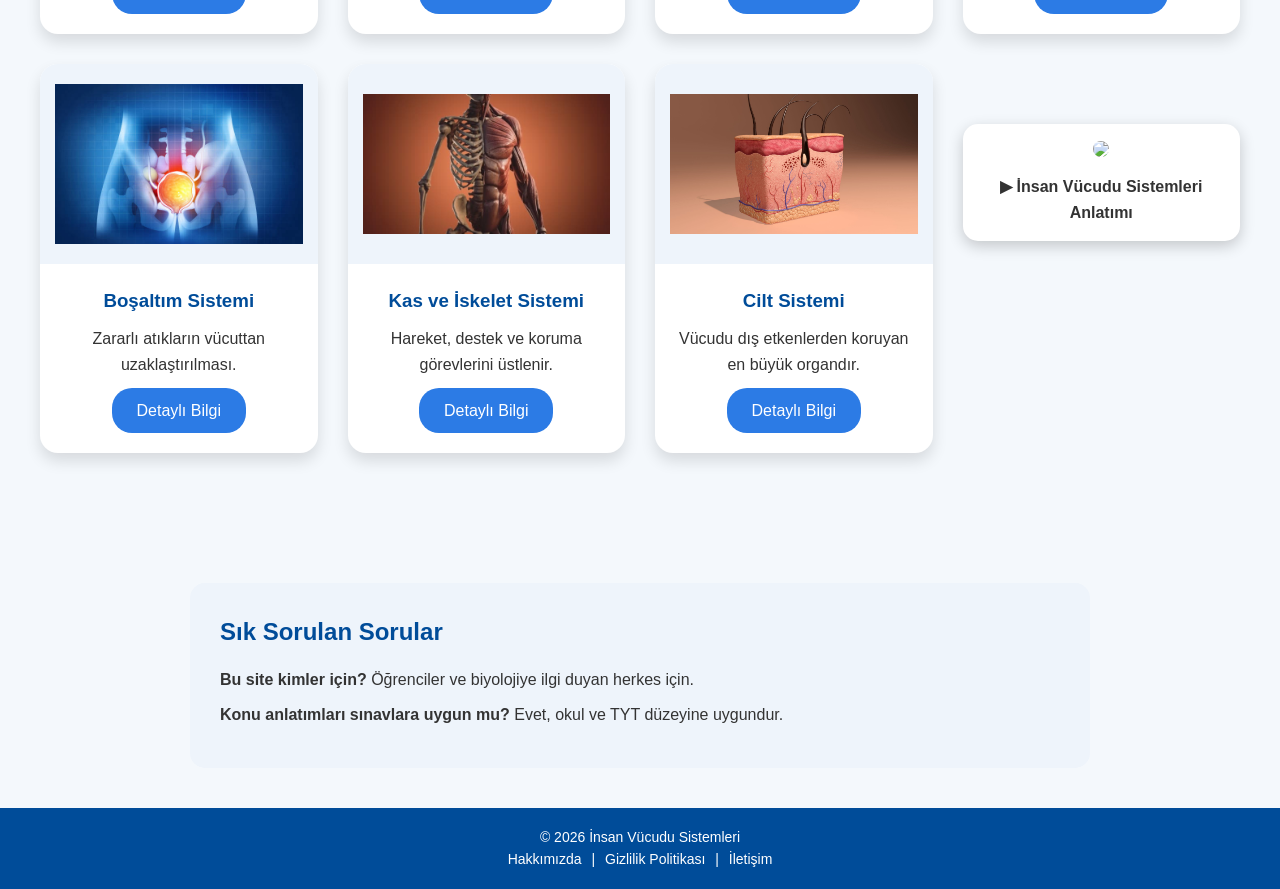
==== commit 37e595bd: "Update index.html" ====
--- a/index.html
+++ b/index.html
@@ -1,7 +1,7 @@
 <!DOCTYPE html>
 <html lang="tr">
 <head>
-    <script async src="https://pagead2.googlesyndication.com/pagead/js/adsbygoogle.js?client=ca-pub-3622058749928248"
+ <script async src="https://pagead2.googlesyndication.com/pagead/js/adsbygoogle.js?client=ca-pub-3622058749928248"
      crossorigin="anonymous"></script>
     <meta charset="UTF-8">
 
@@ -19,8 +19,9 @@
 <!-- NAVBAR -->
 <nav>
     <a href="index.html">Ana Sayfa</a>
-    <a href="about.html" style="margin:10px;">Hakkımızda</a>
-    <a href="privacy.html" style="margin:10px;">Gizlilik Politikası</a>
+    <a href="Hakkımızda.html">Hakkımızda</a>
+    <a href="Politika.html">Gizlilik Politikası</a>
+    <a href="iletişim.html">İletişim</a>
     <a href="dolasim.html">Dolaşım</a>
     <a href="solunum.html">Solunum</a>
     <a href="sindirim.html">Sindirim</a>
@@ -100,8 +101,7 @@
         <p>Vücudu dış etkenlerden koruyan en büyük organdır.</p>
         <a href="cilt.html">Detaylı Bilgi</a>
     </div>
-
-</section>
+	
 <div style="text-align:center; margin:60px auto; max-width:500px;">
 
 <a href="https://www.youtube.com/watch?v=q3zCnpALLZU" target="_blank"
@@ -127,6 +127,7 @@
 
 </div>
 </section>
+
 <!-- SSS -->
 <section class="sss">
     <h2>Sık Sorulan Sorular</h2>
@@ -136,14 +137,13 @@
 
 <!-- FOOTER -->
 <footer>
-    <p>© 2026 İnsan Vücudu Sistemleri</p>
+  <p>© 2026 İnsan Vücudu Sistemleri</p>
   <p>
-    <a href="about.html">Hakkımızda</a> |
-    <a href="privacy.html">Gizlilik Politikası</a> |
-    <a href="mailto:agunsudenaz@gmail.com">İletişim</a>
+    <a href="Hakkımızda.html">Hakkımızda</a> |
+    <a href="Politika.html">Gizlilik Politikası</a> |
+    <a href="iletişim.html">İletişim</a> 
+    
   </p>
-    <p>Hazırlayan: Sudenaz Ağun | 2026</p>
-    <p>Eğitim amaçlı hazırlanmıştır.</p>
 </footer>
 </body>
 </html>
@@ -151,8 +151,3 @@
 
 
 
-
-
-
-
-
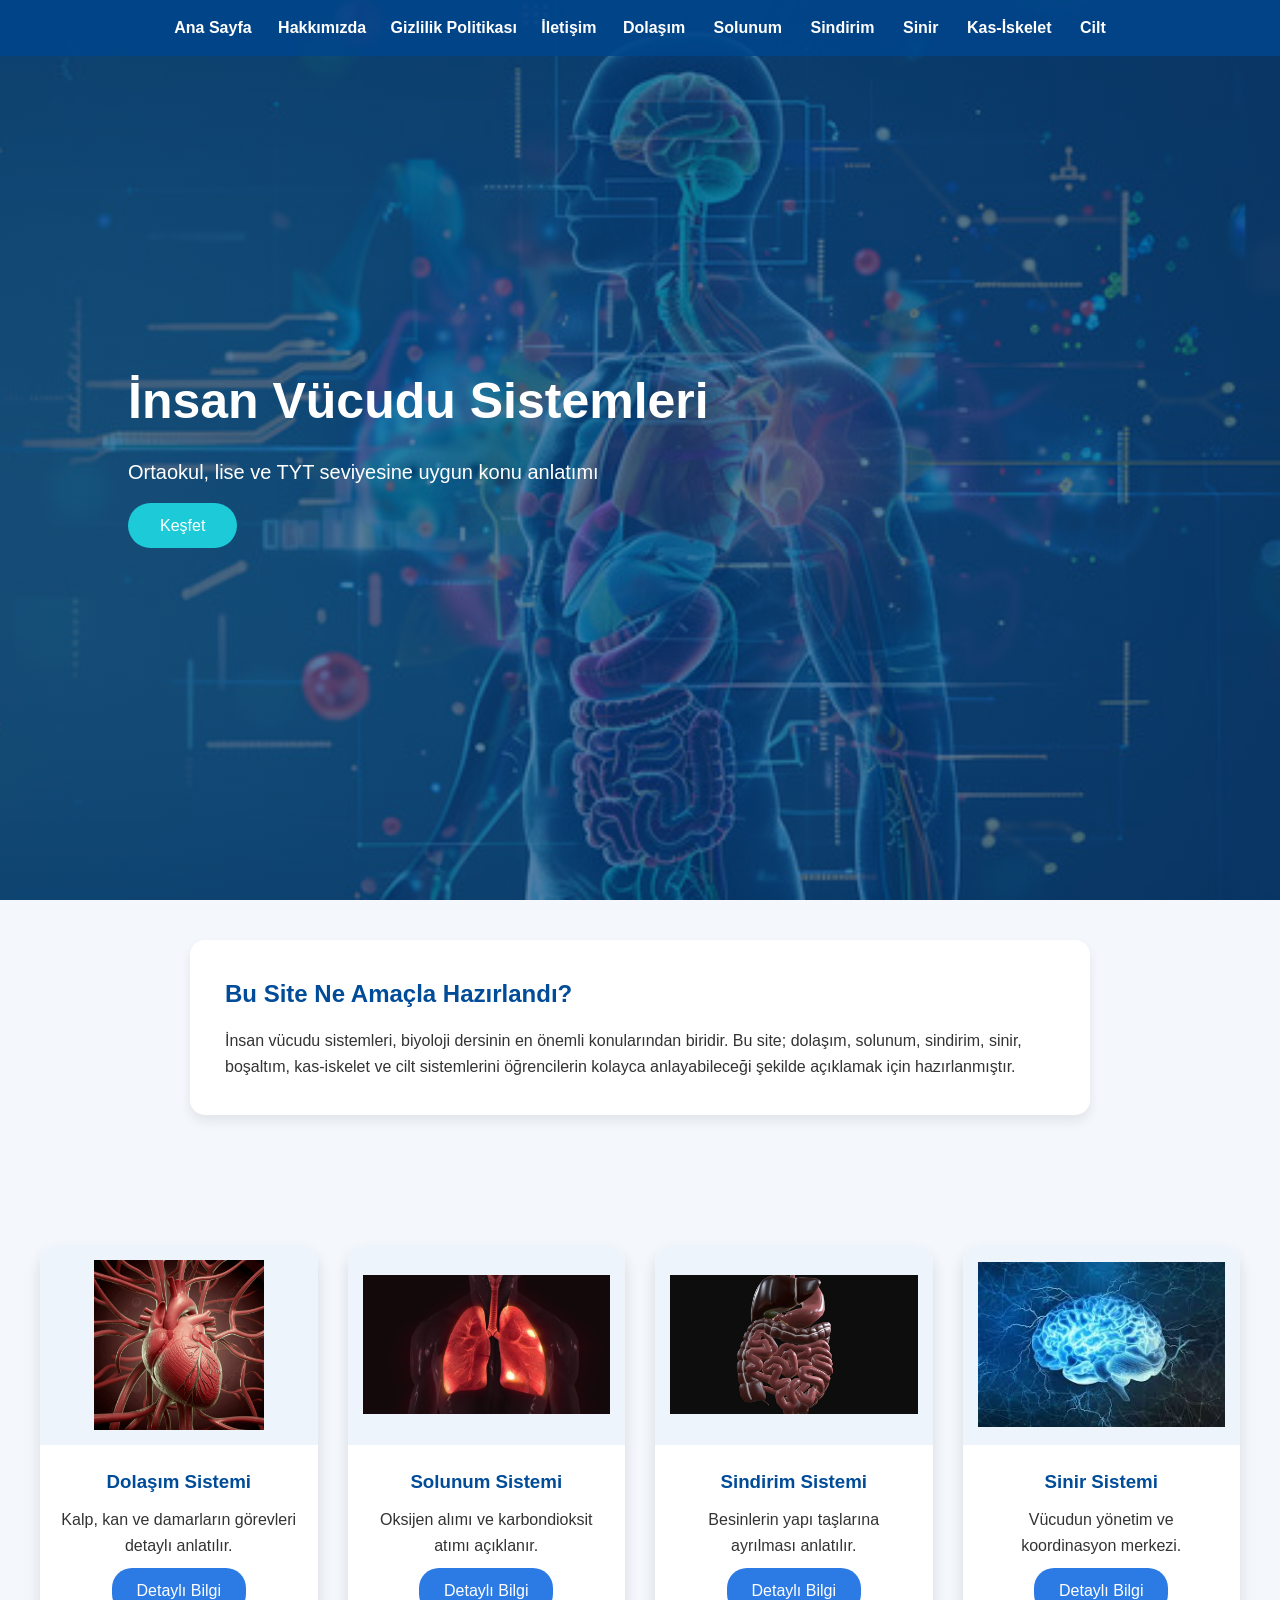
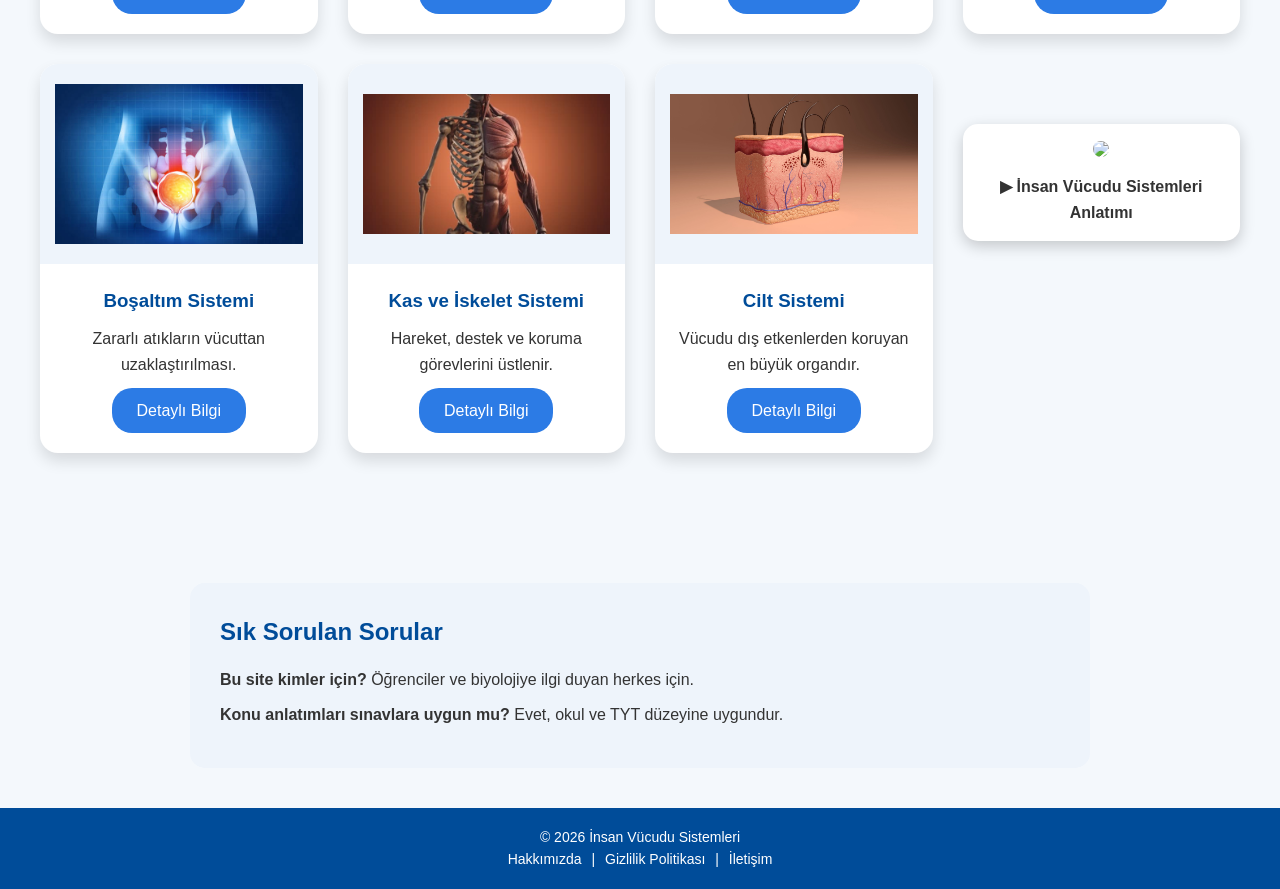
==== commit 4bce0f31: "Update index.html" ====
--- a/index.html
+++ b/index.html
@@ -19,14 +19,13 @@
 <!-- NAVBAR -->
 <nav>
     <a href="index.html">Ana Sayfa</a>
-    <a href="Hakkımızda.html">Hakkımızda</a>
-    <a href="Politika.html">Gizlilik Politikası</a>
-    <a href="iletişim.html">İletişim</a>
+    <a href="about.html" style="margin:10px;">Hakkımızda</a>
+    <a href="privacy.html" style="margin:10px;">Gizlilik Politikası</a>
+	<a href="iletişim.html" style="margin:10px;">İletişim</a>
     <a href="dolasim.html">Dolaşım</a>
     <a href="solunum.html">Solunum</a>
     <a href="sindirim.html">Sindirim</a>
     <a href="sinir.html">Sinir</a>
-    <a href="boşaltım.html">Boşaltım</a>
     <a href="kas-iskelet sistemi.html">Kas-İskelet</a>
     <a href="cilt.html">Cilt</a>
 </nav>
@@ -151,3 +150,4 @@
 
 
 
+
--- a/stil.css
+++ b/stil.css
@@ -232,10 +232,7 @@
         font-size: 36px;
     }
 }
-
-/* ============================= */
-/* HAKKIMIZDA & GİZLİLİK EK STİL */
-/* ============================= */
+/* HAKKIMIZDA – GİZLİLİK – İLETİŞİM EK STİL */
 
 .content h1 {
     text-align: center;
@@ -280,6 +277,45 @@
 .content > a:last-child:hover {
     background-color: #1f5fbf;
 }
+
+/* VİDEO BÖLÜMÜ */
+
+.video-section {
+    max-width: 900px;
+    margin: 50px auto;
+    text-align: center;
+}
+
+.video-section h2 {
+    color: #004c99;
+    margin-bottom: 20px;
+}
+
+.video-container {
+    position: relative;
+    padding-bottom: 56.25%;
+    height: 0;
+    overflow: hidden;
+    border-radius: 15px;
+    box-shadow: 0 8px 20px rgba(0,0,0,0.15);
+    transition: transform 0.3s ease;
+}
+
+.video-container:hover {
+    transform: scale(1.02);
+}
+
+.video-container iframe {
+    position: absolute;
+    top: 0;
+    left: 0;
+    width: 100%;
+    height: 100%;
+}
+
+.content > a:last-child:hover {
+    background-color: #1f5fbf;
+}
 footer a {
     color: white;
     text-decoration: none;
@@ -290,5 +326,3 @@
     text-decoration: underline;
 }
 
-
-
